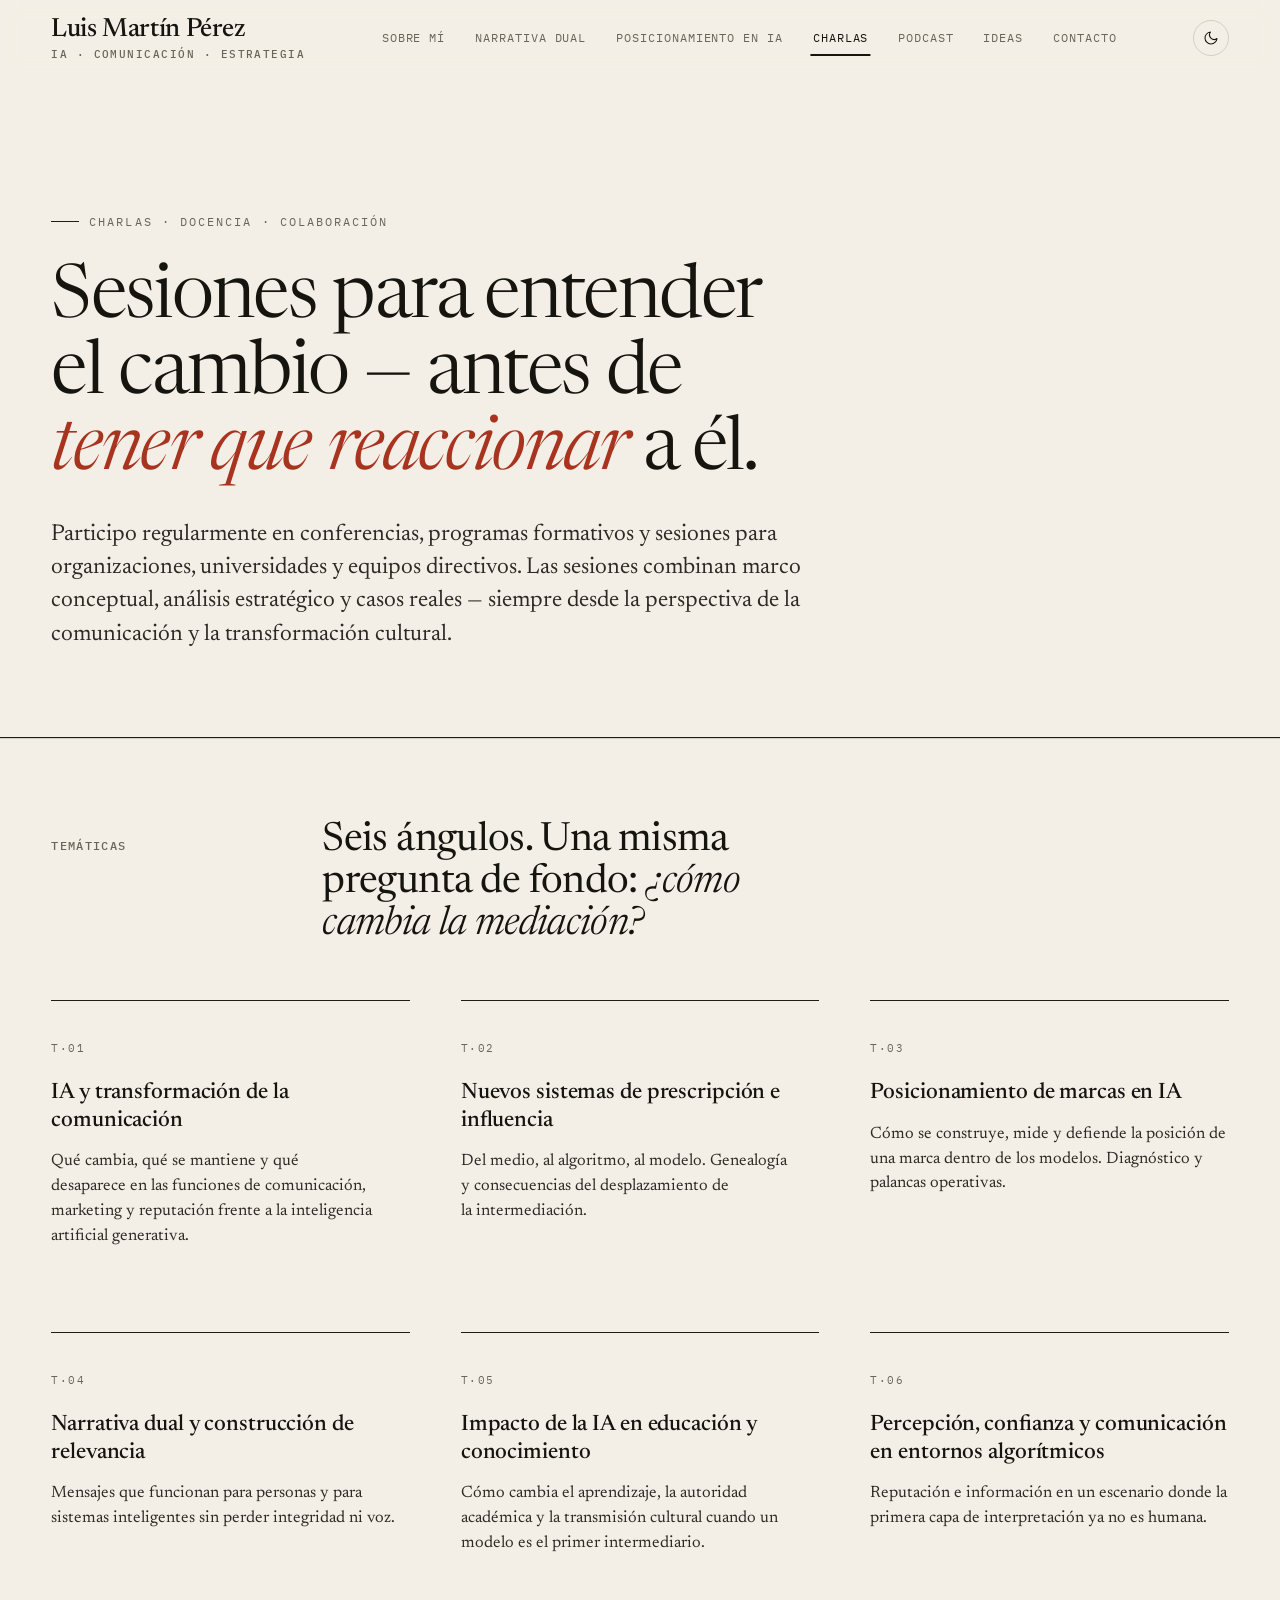
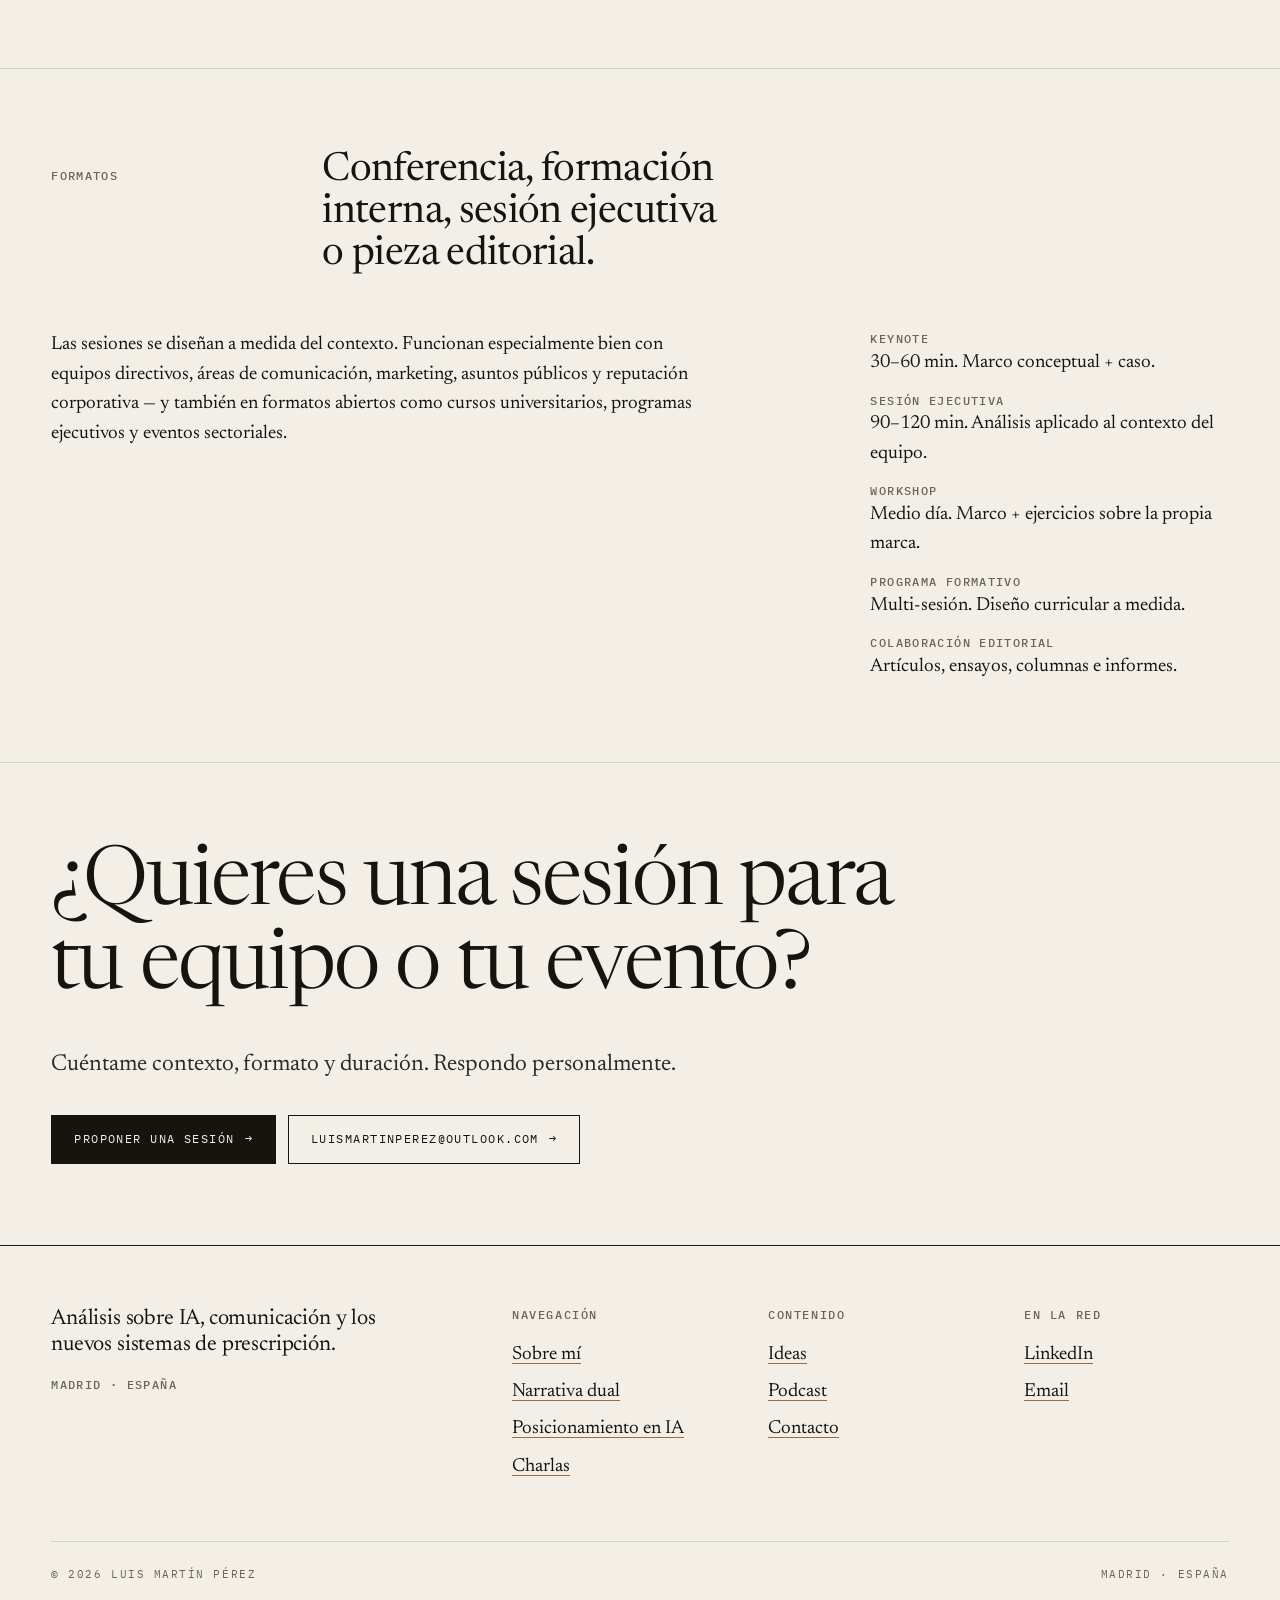
==== charlas.html @ a197d99d "Primera versión" ====
<!doctype html>
<html lang="es" data-theme="light" data-accent="ochre" data-direction="editorial" data-highlight="red">
<head>
  <meta charset="utf-8" />
  <meta name="viewport" content="width=device-width, initial-scale=1" />
  <link rel="icon" type="image/svg+xml" href="/favicon.svg" />
  <link rel="dns-prefetch" href="https://fonts.gstatic.com" />
  <meta name="twitter:card" content="summary_large_image" />
  <meta name="twitter:title" content="Charlas, docencia y colaboración — Luis Martín Pérez" />
  <meta name="twitter:description" content="Conferencias y formaciones sobre IA, comunicación, posicionamiento de marcas y nuevos sistemas de prescripción." />
  <title>Charlas, docencia y colaboración — Luis Martín Pérez · Inteligencia artificial y comunicación</title>
  <meta name="description" content="Conferencias, programas formativos y sesiones sobre inteligencia artificial, comunicación, posicionamiento de marcas en IA, narrativa dual y nuevos sistemas de prescripción algorítmica." />
  <meta name="author" content="Luis Martín Pérez" />
  <meta name="theme-color" content="#f3efe6" />
  <link rel="canonical" href="https://luismartinperez.com/charlas" />

  <meta property="og:type" content="website" />
  <meta property="og:title" content="Charlas, docencia y colaboración — Luis Martín Pérez" />
  <meta property="og:description" content="Conferencias y formaciones sobre IA, comunicación, posicionamiento de marcas y nuevos sistemas de prescripción." />
  <meta property="og:locale" content="es_ES" />
  <meta property="og:image" content="https://luismartinperez.com/assets/luis-portada.jpg" />
  <meta property="og:image:width" content="1248" />
  <meta property="og:image:height" content="832" />
  <meta property="og:image:alt" content="Luis Martín Pérez en una conferencia sobre inteligencia artificial y comunicación." />
  <meta name="twitter:image" content="https://luismartinperez.com/assets/luis-portada.jpg" />
  <meta name="robots" content="index, follow" />

  <link rel="preconnect" href="https://fonts.googleapis.com" />
  <link rel="preconnect" href="https://fonts.gstatic.com" crossorigin />
  <link href="https://fonts.googleapis.com/css2?family=Newsreader:ital,opsz,wght@0,6..72,300..700;1,6..72,300..600&family=IBM+Plex+Mono:wght@400;500&display=swap" rel="stylesheet" />
  <link rel="stylesheet" href="styles.css" />
  <link rel="stylesheet" href="tweaks.css" />
  <script src="site.js" defer></script>
  <script src="tweaks.js" defer></script>
</head>
<body>

  <header class="site-header">
    <div class="wrap bar">
      <a class="brand" href="index.html">Luis Martín Pérez<small>IA · Comunicación · Estrategia</small></a>
      <nav class="nav" aria-label="Principal">
        <a href="sobre-mi.html">Sobre mí</a>
        <a href="narrativa-dual.html">Narrativa dual</a>
        <a href="posicionamiento-ia.html">Posicionamiento en IA</a>
        <a href="charlas.html">Charlas</a>
        <a href="podcast.html">Podcast</a>
        <a href="ideas.html">Ideas</a>
        <a href="contacto.html">Contacto</a>
      </nav>
      <div style="display:flex;gap:10px;align-items:center;justify-self:end">
        <button class="mobile-toggle" aria-label="Abrir menú">Menú</button>
        <button class="theme-toggle" aria-label="Cambiar modo"></button>
      </div>
    </div>
  </header>

  <main>
    <section class="page-head">
      <div class="wrap">
        <span class="eyebrow reveal">Charlas · Docencia · Colaboración</span>
        <h1 class="reveal" style="--rev-delay:80ms">
          Sesiones para entender el cambio — antes de <em>tener que reaccionar</em> a él.
        </h1>
        <p class="deck reveal" style="--rev-delay:160ms">
          Participo regularmente en conferencias, programas formativos y sesiones para organizaciones,
          universidades y equipos directivos. Las sesiones combinan marco conceptual, análisis estratégico
          y casos reales — siempre desde la perspectiva de la comunicación y la transformación cultural.
        </p>
      </div>
    </section>

    <section>
      <div class="wrap">
        <div class="s-head reveal">
          <div class="label"><span class="mono">Temáticas</span></div>
          <h2>Seis ángulos. Una misma pregunta de fondo: <em>¿cómo cambia la mediación?</em></h2>
        </div>

        <div class="talks-grid">
          <article class="talk reveal">
            <span class="n">T·01</span>
            <h3>IA y transformación de la comunicación</h3>
            <p>Qué cambia, qué se mantiene y qué desaparece en las funciones de comunicación, marketing y reputación frente a la inteligencia artificial generativa.</p>
          </article>
          <article class="talk reveal" style="--rev-delay:60ms">
            <span class="n">T·02</span>
            <h3>Nuevos sistemas de prescripción e influencia</h3>
            <p>Del medio, al algoritmo, al modelo. Genealogía y consecuencias del desplazamiento de la intermediación.</p>
          </article>
          <article class="talk reveal" style="--rev-delay:120ms">
            <span class="n">T·03</span>
            <h3>Posicionamiento de marcas en IA</h3>
            <p>Cómo se construye, mide y defiende la posición de una marca dentro de los modelos. Diagnóstico y palancas operativas.</p>
          </article>
          <article class="talk reveal" style="--rev-delay:180ms">
            <span class="n">T·04</span>
            <h3>Narrativa dual y construcción de relevancia</h3>
            <p>Mensajes que funcionan para personas y para sistemas inteligentes sin perder integridad ni voz.</p>
          </article>
          <article class="talk reveal" style="--rev-delay:240ms">
            <span class="n">T·05</span>
            <h3>Impacto de la IA en educación y conocimiento</h3>
            <p>Cómo cambia el aprendizaje, la autoridad académica y la transmisión cultural cuando un modelo es el primer intermediario.</p>
          </article>
          <article class="talk reveal" style="--rev-delay:300ms">
            <span class="n">T·06</span>
            <h3>Percepción, confianza y comunicación en entornos algorítmicos</h3>
            <p>Reputación e información en un escenario donde la primera capa de interpretación ya no es humana.</p>
          </article>
        </div>
      </div>
    </section>

    <section>
      <div class="wrap">
        <div class="s-head reveal">
          <div class="label"><span class="mono">Formatos</span></div>
          <h2>Conferencia, formación interna, sesión ejecutiva o pieza editorial.</h2>
        </div>
        <div class="row row-2">
          <div class="col-text reveal">
            <p>
              Las sesiones se diseñan a medida del contexto. Funcionan especialmente bien con
              equipos directivos, áreas de comunicación, marketing, asuntos públicos y reputación
              corporativa — y también en formatos abiertos como cursos universitarios, programas
              ejecutivos y eventos sectoriales.
            </p>
          </div>
          <aside class="col-aside reveal" style="--rev-delay:100ms">
            <ul style="list-style:none;padding:0;margin:0;display:flex;flex-direction:column;gap:14px">
              <li><span class="mono" style="display:block">Keynote</span><span>30–60 min. Marco conceptual + caso.</span></li>
              <li><span class="mono" style="display:block">Sesión ejecutiva</span><span>90–120 min. Análisis aplicado al contexto del equipo.</span></li>
              <li><span class="mono" style="display:block">Workshop</span><span>Medio día. Marco + ejercicios sobre la propia marca.</span></li>
              <li><span class="mono" style="display:block">Programa formativo</span><span>Multi-sesión. Diseño curricular a medida.</span></li>
              <li><span class="mono" style="display:block">Colaboración editorial</span><span>Artículos, ensayos, columnas e informes.</span></li>
            </ul>
          </aside>
        </div>
      </div>
    </section>

    <section class="closing">
      <div class="wrap">
        <h2 class="reveal">¿Quieres una sesión para tu equipo o tu evento?</h2>
        <p class="reveal">Cuéntame contexto, formato y duración. Respondo personalmente.</p>
        <div class="reveal" style="margin-top:32px;display:flex;gap:12px;flex-wrap:wrap">
          <a class="btn primary" href="contacto.html">Proponer una sesión <span class="arrow">→</span></a>
          <a class="btn" href="mailto:luismartinperez@outlook.com">luismartinperez@outlook.com <span class="arrow">→</span></a>
        </div>
      </div>
    </section>
  </main>

  <footer class="site-footer">
    <div class="wrap">
      <div class="grid">
        <div>
          <p class="sig">Análisis sobre IA, comunicación y los nuevos sistemas de prescripción.</p>
          <p class="mono" style="margin-top:8px">Madrid · España</p>
        </div>
        <div><h4>Navegación</h4><ul>
          <li><a href="sobre-mi.html">Sobre mí</a></li>
          <li><a href="narrativa-dual.html">Narrativa dual</a></li>
          <li><a href="posicionamiento-ia.html">Posicionamiento en IA</a></li>
          <li><a href="charlas.html">Charlas</a></li>
        </ul></div>
        <div><h4>Contenido</h4><ul>
          <li><a href="ideas.html">Ideas</a></li>
          <li><a href="podcast.html">Podcast</a></li>
          <li><a href="contacto.html">Contacto</a></li>
        </ul></div>
        <div><h4>En la red</h4><ul>
          <li><a href="https://www.linkedin.com/in/luismartinperez" rel="me">LinkedIn</a></li>
          <li><a href="mailto:luismartinperez@outlook.com">Email</a></li>
        </ul></div>
      </div>
      <div class="legal">
        <span>© 2026 Luis Martín Pérez</span>
        <span>Madrid · España</span>
      </div>
    </div>
  </footer>
</body>
</html>
---- styles.css ----
/* ---------------------------------------------------------------------------
   Luis Martín Pérez — sistema editorial
   Tono: ensayo / observatorio. Tipografía como protagonista, mucho aire,
   reglas hairline, etiquetas en mono. Soporta variantes (direction) + dark.
   --------------------------------------------------------------------------- */

:root {
  /* Color tokens — luz */
  --paper:      #f3efe6;          /* fondo papel cálido */
  --paper-2:    #ebe6d9;          /* hueco más cálido */
  --ink:        #15140f;          /* tinta principal */
  --ink-2:      #2b2a24;          /* tinta secundaria */
  --muted:      #6a655a;          /* texto menor */
  --rule:       #1d1c17;          /* reglas/divisores */
  --rule-soft:  rgba(21,20,15,.15);

  --accent:     #a06a3a;          /* acento ocre por defecto (UI / links / hover) */
  --accent-ink: #15140f;

  --highlight:  #a8331f;          /* destacado tipográfico (em en titulares) */
  --highlight-soft: rgba(168,51,31,.18);

  /* Tipografía */
  --serif:  "Newsreader", "Source Serif 4", Georgia, "Times New Roman", serif;
  --sans:   "Inter Tight", system-ui, -apple-system, "Segoe UI", Helvetica, Arial, sans-serif;
  --mono:   "IBM Plex Mono", ui-monospace, "SFMono-Regular", Menlo, monospace;

  /* Escala */
  --fs-mono:    11.5px;
  --fs-body:    19px;
  --fs-lede:    23px;
  --fs-h3:      24px;
  --fs-h2:      40px;
  --fs-h1:      clamp(40px, 6.4vw, 96px);
  --fs-display: clamp(56px, 9vw, 132px);

  /* Layout */
  --max:        1320px;
  --col:        66ch;
  --gutter:     clamp(20px, 4vw, 56px);

  --t-fast:     180ms;
  --t-med:      420ms;
  --ease:       cubic-bezier(.2,.7,.2,1);
}

[data-theme="dark"] {
  --paper:      #131210;
  --paper-2:    #1c1a17;
  --ink:        #ece6d6;
  --ink-2:      #c8c2b3;
  --muted:      #8a8275;
  --rule:       #ece6d6;
  --rule-soft:  rgba(236,230,214,.18);
  --accent:     #d39a64;
  --accent-ink: #ece6d6;
  --highlight:  #e07a5a;
  --highlight-soft: rgba(224,122,90,.22);
}

/* Variantes del destacado tipográfico (data-highlight) */
[data-highlight="red"]   { --highlight: #a8331f; --highlight-soft: rgba(168,51,31,.18); }
[data-highlight="blue"]  { --highlight: #2a4a78; --highlight-soft: rgba(42,74,120,.18); }
[data-highlight="plum"]  { --highlight: #6b2447; --highlight-soft: rgba(107,36,71,.18); }
[data-highlight="forest"]{ --highlight: #2f5a3c; --highlight-soft: rgba(47,90,60,.18); }
[data-theme="dark"][data-highlight="red"]   { --highlight: #e07a5a; --highlight-soft: rgba(224,122,90,.22); }
[data-theme="dark"][data-highlight="blue"]  { --highlight: #7aa3d4; --highlight-soft: rgba(122,163,212,.22); }
[data-theme="dark"][data-highlight="plum"]  { --highlight: #c98ca8; --highlight-soft: rgba(201,140,168,.22); }
[data-theme="dark"][data-highlight="forest"]{ --highlight: #8eb89b; --highlight-soft: rgba(142,184,155,.22); }

/* Variantes de acento (aplicadas por data-accent) */
[data-accent="rust"]  { --accent: #b04a2c; }
[data-accent="ink"]   { --accent: var(--ink); }
[data-accent="sage"]  { --accent: #6c7e5e; }
[data-accent="ochre"] { --accent: #a06a3a; }
[data-theme="dark"][data-accent="rust"]  { --accent: #d96a48; }
[data-theme="dark"][data-accent="sage"]  { --accent: #98a98a; }
[data-theme="dark"][data-accent="ink"]   { --accent: var(--ink); }

/* Variantes de dirección visual (data-direction) */
[data-direction="brutalist"] {
  --paper: #efebe0;
  --serif: "Newsreader", Georgia, serif;
}
[data-direction="brutalist"][data-theme="dark"] {
  --paper: #0e0d0b;
}
[data-direction="gallery"] {
  --paper: #faf8f2;
  --rule-soft: rgba(21,20,15,.08);
}
[data-direction="gallery"][data-theme="dark"] {
  --paper: #0c0b0a;
}

/* --------------------------------------------------------------------------- */
*, *::before, *::after { box-sizing: border-box; }

html { -webkit-font-smoothing: antialiased; -moz-osx-font-smoothing: grayscale; scroll-behavior: smooth; }
@media (prefers-reduced-motion: reduce) { html { scroll-behavior: auto; } }

body {
  margin: 0;
  background: var(--paper);
  color: var(--ink);
  font-family: var(--serif);
  font-size: var(--fs-body);
  font-weight: 400;
  line-height: 1.55;
  font-feature-settings: "kern", "liga", "calt", "onum";
  text-rendering: optimizeLegibility;
  transition: background var(--t-med) var(--ease), color var(--t-med) var(--ease);
}

::selection { background: var(--accent); color: var(--paper); }

a {
  color: inherit;
  text-decoration: none;
  background-image: linear-gradient(to top, var(--accent), var(--accent));
  background-position: 0 100%;
  background-repeat: no-repeat;
  background-size: 100% 1px;
  transition: background-size var(--t-fast) var(--ease), color var(--t-fast) var(--ease);
}
a:hover { background-size: 100% 2px; color: var(--accent); }
a.bare { background-image: none; }
a.bare:hover { color: var(--accent); }

img { max-width: 100%; display: block; }
hr  { border: 0; border-top: 1px solid var(--rule); margin: 0; }

p { margin: 0 0 1em; text-wrap: pretty; }

.mono {
  font-family: var(--mono);
  font-size: var(--fs-mono);
  letter-spacing: .12em;
  text-transform: uppercase;
  color: var(--muted);
  font-weight: 500;
}

.serif-display {
  font-family: var(--serif);
  font-weight: 300;
  font-variation-settings: "opsz" 60;
  letter-spacing: -.018em;
  line-height: .98;
}

.eyebrow {
  font-family: var(--mono);
  font-size: var(--fs-mono);
  letter-spacing: .18em;
  text-transform: uppercase;
  color: var(--muted);
  display: inline-flex;
  align-items: center;
  gap: 10px;
}
.eyebrow::before {
  content: "";
  width: 28px;
  height: 1px;
  background: var(--rule);
  display: inline-block;
}

/* --------------------------------------------------------------------------- */
/* Layout */

.wrap {
  max-width: var(--max);
  margin: 0 auto;
  padding: 0 var(--gutter);
}

.row { display: grid; gap: var(--gutter); }
.row-2 { grid-template-columns: repeat(12, 1fr); }
.col-text   { grid-column: 1 / span 8; max-width: var(--col); }
.col-aside  { grid-column: 9 / span 4; }
@media (max-width: 880px) {
  .col-text, .col-aside { grid-column: 1 / -1; }
}

section { padding: clamp(60px, 9vh, 120px) 0; position: relative; }
section + section { border-top: 1px solid var(--rule-soft); }

/* --------------------------------------------------------------------------- */
/* Header */

.site-header {
  position: sticky;
  top: 0;
  z-index: 40;
  background: color-mix(in oklab, var(--paper) 88%, transparent);
  backdrop-filter: saturate(140%) blur(8px);
  -webkit-backdrop-filter: saturate(140%) blur(8px);
  border-bottom: 1px solid transparent;
  transition: background var(--t-med) var(--ease), border-color var(--t-med) var(--ease), box-shadow var(--t-med) var(--ease);
}
.site-header[data-scrolled] {
  background: color-mix(in oklab, var(--paper) 96%, transparent);
  border-bottom-color: var(--rule-soft);
  box-shadow: 0 8px 28px rgba(0,0,0,.05), 0 1px 0 var(--rule-soft);
}
[data-theme="dark"] .site-header[data-scrolled] {
  box-shadow: 0 8px 28px rgba(0,0,0,.35), 0 1px 0 var(--rule-soft);
}

/* Scroll progress — barra superior fina (estilo Apple/observatorio) */
.scroll-progress {
  position: absolute;
  top: 0; left: 0; right: 0;
  height: 1.5px;
  background: linear-gradient(90deg, var(--accent), var(--highlight));
  transform-origin: 0 50%;
  transform: scaleX(0);
  transition: transform 90ms linear, opacity var(--t-fast) var(--ease);
  pointer-events: none;
  z-index: 2;
  opacity: 0;
}
.site-header[data-scrolled] .scroll-progress { opacity: 1; }
.site-header .bar {
  display: grid;
  grid-template-columns: auto 1fr auto;
  align-items: center;
  gap: 24px;
  height: 76px;
}
.brand {
  font-family: var(--serif);
  font-weight: 500;
  font-variation-settings: "opsz" 36;
  font-size: 26px;
  letter-spacing: -.015em;
  line-height: 1;
  background-image: none;
}
.brand small {
  display: block;
  font-family: var(--mono);
  font-size: 10.5px;
  letter-spacing: .14em;
  text-transform: uppercase;
  color: var(--muted);
  font-weight: 500;
  margin-top: 6px;
}
.nav {
  display: flex;
  justify-content: center;
  gap: clamp(14px, 2vw, 28px);
  font-family: var(--mono);
  font-size: 12px;
  letter-spacing: .08em;
  text-transform: uppercase;
  position: relative;
}
.nav a {
  background-image: none;
  color: var(--muted);
  transition: color var(--t-fast) var(--ease);
  padding: 6px 2px;
  position: relative;
}
.nav a:hover, .nav a[aria-current="page"] { color: var(--ink); }

/* Sliding magnetic indicator (estilo Apple) — sustituye al underline por-item */
.nav-indicator {
  position: absolute;
  bottom: -2px;
  left: 0;
  width: 0;
  height: 1.5px;
  background: var(--ink);
  transform: translateX(0);
  transition:
    transform .45s cubic-bezier(.22,.61,.36,1),
    width .45s cubic-bezier(.22,.61,.36,1),
    opacity .25s var(--ease),
    background-color var(--t-fast) var(--ease);
  pointer-events: none;
  opacity: 0;
  will-change: transform, width;
}
.nav.is-hover .nav-indicator { background: var(--accent); }
@media (max-width: 780px) { .nav-indicator { display: none; } }
.theme-toggle {
  width: 36px; height: 36px;
  border: 1px solid var(--rule-soft);
  border-radius: 999px;
  background: transparent;
  color: var(--ink);
  display: inline-flex;
  align-items: center;
  justify-content: center;
  cursor: pointer;
  transition: background var(--t-fast) var(--ease), border-color var(--t-fast) var(--ease);
}
.theme-toggle:hover { background: var(--paper-2); border-color: var(--rule); }
.theme-toggle svg { width: 16px; height: 16px; }

.mobile-toggle {
  display: none;
  background: transparent;
  border: 0;
  color: var(--ink);
  font-family: var(--mono);
  font-size: 12px;
  letter-spacing: .12em;
  text-transform: uppercase;
  cursor: pointer;
}
@media (max-width: 780px) {
  .nav { display: none; }
  .mobile-toggle { display: inline-block; }
  .site-header.open .nav {
    display: flex;
    flex-direction: column;
    position: absolute;
    top: 76px;
    left: 0; right: 0;
    background: var(--paper);
    border-bottom: 1px solid var(--rule-soft);
    padding: 18px var(--gutter) 24px;
    gap: 16px;
    align-items: flex-start;
  }
}

/* --------------------------------------------------------------------------- */
/* Hero */

.hero {
  padding: clamp(90px, 14vh, 170px) 0 clamp(60px, 9vh, 110px);
  position: relative;
  overflow: hidden;
}
.hero .wrap { position: relative; }
.hero .eyebrow { margin-bottom: 36px; }
.hero h1 {
  font-family: var(--serif);
  font-weight: 350;
  font-variation-settings: "opsz" 72;
  font-size: clamp(31px, 4.25vw, 65px);
  line-height: 1.06;
  letter-spacing: -.02em;
  margin: 0 0 32px;
  max-width: 16ch;
  text-wrap: balance;
}
.hero h1 em {
  font-style: italic;
  font-weight: 350;
  color: var(--highlight);
}
.hero .lede {
  font-size: var(--fs-lede);
  line-height: 1.45;
  color: var(--ink-2);
  max-width: 48ch;
  font-weight: 380;
}
.hero .cta-row {
  display: flex;
  gap: 14px;
  margin-top: 40px;
  flex-wrap: wrap;
}

/* Reserve right column for the mediation SVG so titulares no se solapan */
@media (min-width: 980px) {
  .hero h1, .hero .lede, .hero .eyebrow, .hero .cta-row { max-width: min(58%, 680px); }
  .hero h1 { max-width: min(58%, 620px); }
}

.btn {
  display: inline-flex;
  align-items: center;
  gap: 10px;
  padding: 14px 22px;
  font-family: var(--mono);
  font-size: 12px;
  letter-spacing: .12em;
  text-transform: uppercase;
  border: 1px solid var(--ink);
  background: transparent;
  color: var(--ink);
  background-image: none;
  cursor: pointer;
  transition: background var(--t-fast) var(--ease), color var(--t-fast) var(--ease), border-color var(--t-fast) var(--ease);
}
.btn .arrow { transition: transform var(--t-fast) var(--ease); }
.btn:hover { background: var(--ink); color: var(--paper); border-color: var(--ink); }
.btn:hover .arrow { transform: translateX(3px); }
.btn.primary { background: var(--ink); color: var(--paper); }
.btn.primary:hover { background: var(--accent); border-color: var(--accent); color: var(--paper); }
.btn.ghost { border-color: var(--rule-soft); color: var(--muted); }
.btn.ghost:hover { color: var(--ink); border-color: var(--ink); background: transparent; }

/* --------------------------------------------------------------------------- */
/* Mediation visual — SVG layer */
.mediation {
  position: absolute;
  right: calc(-1 * var(--gutter));
  top: 4%;
  width: clamp(280px, 32vw, 440px);
  height: clamp(280px, 32vw, 440px);
  pointer-events: none;
  opacity: .78;
}
.mediation svg { width: 100%; height: 100%; overflow: visible; }
@media (max-width: 980px) {
  .mediation {
    position: relative;
    right: auto; top: auto;
    width: 100%;
    height: 320px;
    margin-top: 48px;
    opacity: .65;
  }
}

/* Stroke colors via currentColor */
.mediation .node-dot { fill: var(--ink); }
.mediation .node-label { font-family: var(--mono); font-size: 10px; fill: var(--muted); letter-spacing: .12em; text-transform: uppercase; }
.mediation .link { stroke: var(--ink); stroke-width: .6; fill: none; opacity: .35; }
.mediation .link.active { stroke: var(--accent); opacity: .9; }
.mediation .layer { fill: none; stroke: var(--ink); stroke-width: 1; }
.mediation .layer-label { font-family: var(--mono); font-size: 10.5px; fill: var(--ink); letter-spacing: .14em; text-transform: uppercase; }

/* --------------------------------------------------------------------------- */
/* Section header */
.s-head {
  display: grid;
  grid-template-columns: 220px 1fr;
  gap: var(--gutter);
  align-items: baseline;
  margin-bottom: clamp(40px, 6vh, 72px);
}
.s-head .label { padding-top: 8px; }
.s-head h2 {
  font-family: var(--serif);
  font-weight: 400;
  font-variation-settings: "opsz" 48;
  font-size: var(--fs-h2);
  line-height: 1.05;
  letter-spacing: -.016em;
  margin: 0;
  max-width: 22ch;
  text-wrap: balance;
}
.s-head h2 em { font-style: italic; font-weight: 350; }
@media (max-width: 720px) {
  .s-head { grid-template-columns: 1fr; gap: 18px; }
  .s-head h2 { font-size: 32px; }
}

/* --------------------------------------------------------------------------- */
/* Pull quote / Wittgenstein */
.pullquote {
  border-top: 1px solid var(--rule);
  border-bottom: 1px solid var(--rule);
  padding: clamp(48px, 7vh, 88px) 0;
  margin: clamp(48px, 7vh, 80px) 0;
  text-align: left;
}
.pullquote blockquote em { font-style: italic; color: var(--highlight); }
.pullquote blockquote {
  font-family: var(--serif);
  font-style: italic;
  font-weight: 350;
  font-variation-settings: "opsz" 60;
  font-size: clamp(28px, 4vw, 56px);
  line-height: 1.12;
  letter-spacing: -.012em;
  margin: 0;
  max-width: 22ch;
  text-wrap: balance;
}
.pullquote cite {
  display: block;
  margin-top: 28px;
  font-style: normal;
  font-family: var(--mono);
  font-size: var(--fs-mono);
  letter-spacing: .14em;
  text-transform: uppercase;
  color: var(--muted);
}

/* --------------------------------------------------------------------------- */
/* Líneas de trabajo / grid of concepts */
.lines-grid {
  display: grid;
  grid-template-columns: repeat(2, 1fr);
  gap: 0;
  border-top: 1px solid var(--rule);
}
.lines-grid .item {
  padding: 44px 36px 44px 0;
  border-bottom: 1px solid var(--rule-soft);
  position: relative;
  display: grid;
  grid-template-columns: 56px 1fr;
  gap: 18px;
  align-items: start;
}
.lines-grid .item:nth-child(2n) {
  padding-left: 36px;
  padding-right: 0;
  border-left: 1px solid var(--rule-soft);
}
.lines-grid .item .num {
  font-family: var(--mono);
  font-size: 12px;
  letter-spacing: .14em;
  color: var(--muted);
  padding-top: 4px;
}
.lines-grid .item h3 {
  font-family: var(--serif);
  font-weight: 500;
  font-variation-settings: "opsz" 36;
  font-size: var(--fs-h3);
  line-height: 1.2;
  margin: 0 0 12px;
  letter-spacing: -.008em;
}
.lines-grid .item p {
  margin: 0;
  color: var(--ink-2);
  font-size: 17.5px;
  line-height: 1.5;
  max-width: 42ch;
}
@media (max-width: 780px) {
  .lines-grid { grid-template-columns: 1fr; }
  .lines-grid .item, .lines-grid .item:nth-child(2n) {
    padding: 28px 0;
    border-left: 0;
  }
}

/* --------------------------------------------------------------------------- */
/* Podcast block */
.podcast-feature {
  display: grid;
  grid-template-columns: 1.1fr 1fr;
  gap: var(--gutter);
  align-items: stretch;
}
.podcast-cover {
  aspect-ratio: 1;
  background: var(--ink);
  color: var(--paper);
  padding: 40px;
  display: flex;
  flex-direction: column;
  justify-content: space-between;
  position: relative;
  overflow: hidden;
}
.podcast-cover::before {
  content: "";
  position: absolute;
  inset: 0;
  background:
    radial-gradient(circle at 20% 80%, var(--accent) 0, transparent 38%),
    radial-gradient(circle at 80% 20%, color-mix(in oklab, var(--accent) 60%, var(--ink)) 0, transparent 40%);
  opacity: .55;
}
.podcast-cover > * { position: relative; z-index: 1; }
.podcast-cover .tag {
  font-family: var(--mono);
  font-size: 11px;
  letter-spacing: .18em;
  text-transform: uppercase;
  opacity: .8;
}
.podcast-cover h3 {
  font-family: var(--serif);
  font-weight: 400;
  font-variation-settings: "opsz" 60;
  font-size: clamp(36px, 4.5vw, 60px);
  letter-spacing: -.015em;
  line-height: 1;
  margin: 0;
  text-wrap: balance;
}
.podcast-cover h3 em { font-style: italic; }
.podcast-cover .meta {
  font-family: var(--mono);
  font-size: 11px;
  letter-spacing: .14em;
  text-transform: uppercase;
  opacity: .75;
}

.episodes { display: flex; flex-direction: column; }
.ep {
  display: grid;
  grid-template-columns: 48px 1fr auto;
  gap: 20px;
  align-items: center;
  padding: 22px 0;
  border-bottom: 1px solid var(--rule-soft);
  cursor: pointer;
  transition: padding var(--t-fast) var(--ease);
}
.ep:first-child { padding-top: 0; }
.ep:last-child { border-bottom: 0; }
.ep:hover { padding-left: 8px; }
.ep .n { font-family: var(--mono); font-size: 12px; color: var(--muted); letter-spacing: .12em; }
.ep .title {
  font-family: var(--serif);
  font-weight: 500;
  font-size: 19px;
  line-height: 1.3;
  letter-spacing: -.005em;
}
.ep .dur { font-family: var(--mono); font-size: 11px; color: var(--muted); letter-spacing: .12em; text-transform: uppercase; }

@media (max-width: 820px) {
  .podcast-feature { grid-template-columns: 1fr; }
}

/* Spotify embed framing — editorial chrome around the player */
.spotify-frame {
  position: relative;
  padding: 14px;
  background: var(--paper-2);
  border: 1px solid var(--rule-soft);
}
.spotify-frame::before {
  content: "Spotify · embed";
  position: absolute;
  top: -10px;
  left: 14px;
  background: var(--paper);
  padding: 0 8px;
  font-family: var(--mono);
  font-size: 10px;
  letter-spacing: .16em;
  text-transform: uppercase;
  color: var(--muted);
}
.spotify-frame iframe {
  display: block;
  border-radius: 8px;
  border: 0;
  width: 100%;
}
.spotify-frame--tall iframe { min-height: 600px; }
[data-direction="brutalist"] .spotify-frame { border-color: var(--ink); border-width: 2px; }
[data-direction="manuscript"] .spotify-frame { background: transparent; }

/* --------------------------------------------------------------------------- */
/* Cierre / closing */
.closing h2 {
  font-family: var(--serif);
  font-weight: 350;
  font-variation-settings: "opsz" 72;
  font-size: var(--fs-h1);
  line-height: 1.02;
  letter-spacing: -.022em;
  margin: 0 0 36px;
  max-width: 18ch;
  text-wrap: balance;
}
.closing h2 em { font-style: italic; color: var(--highlight); }
.closing p { font-size: var(--fs-lede); color: var(--ink-2); max-width: 58ch; }

/* --------------------------------------------------------------------------- */
/* Footer */
.site-footer {
  border-top: 1px solid var(--rule);
  padding: 60px 0 40px;
  margin-top: 0;
}
.site-footer .grid {
  display: grid;
  grid-template-columns: 2fr 1fr 1fr 1fr;
  gap: var(--gutter);
}
.site-footer h4 {
  font-family: var(--mono);
  font-size: var(--fs-mono);
  letter-spacing: .14em;
  text-transform: uppercase;
  color: var(--muted);
  font-weight: 500;
  margin: 0 0 16px;
}
.site-footer ul { list-style: none; padding: 0; margin: 0; display: flex; flex-direction: column; gap: 8px; }
.site-footer .sig {
  font-family: var(--serif);
  font-weight: 400;
  font-size: 22px;
  letter-spacing: -.008em;
  line-height: 1.2;
  max-width: 28ch;
  margin-bottom: 18px;
}
.site-footer .legal {
  margin-top: 60px;
  padding-top: 24px;
  border-top: 1px solid var(--rule-soft);
  display: flex;
  justify-content: space-between;
  font-family: var(--mono);
  font-size: 11px;
  letter-spacing: .14em;
  text-transform: uppercase;
  color: var(--muted);
}
@media (max-width: 780px) {
  .site-footer .grid { grid-template-columns: 1fr 1fr; }
  .site-footer .sig { grid-column: 1 / -1; }
  .site-footer .legal { flex-direction: column; gap: 10px; }
}

/* --------------------------------------------------------------------------- */
/* Animations — reveal on scroll */
.reveal {
  opacity: 0;
  transform: translateY(14px);
  transition: opacity 700ms var(--ease), transform 700ms var(--ease);
  transition-delay: var(--rev-delay, 0ms);
}
.reveal.in { opacity: 1; transform: translateY(0); }
@media (prefers-reduced-motion: reduce) {
  .reveal { opacity: 1; transform: none; transition: none; }
}

/* --------------------------------------------------------------------------- */
/* Page header for non-home pages */
.page-head {
  padding: clamp(80px, 14vh, 160px) 0 clamp(40px, 7vh, 80px);
  border-bottom: 1px solid var(--rule);
}
.page-head .eyebrow { margin-bottom: 32px; }
.page-head h1 {
  font-family: var(--serif);
  font-weight: 350;
  font-variation-settings: "opsz" 72;
  font-size: clamp(40px, 5.8vw, 84px);
  line-height: 1.02;
  letter-spacing: -.022em;
  margin: 0 0 28px;
  max-width: 20ch;
  text-wrap: balance;
}
.page-head h1 em { font-style: italic; color: var(--highlight); }
.page-head .deck {
  font-size: var(--fs-lede);
  line-height: 1.45;
  color: var(--ink-2);
  max-width: 60ch;
}

/* --------------------------------------------------------------------------- */
/* Long-form essay / article body */
.essay {
  display: grid;
  grid-template-columns: 220px minmax(0, 66ch);
  gap: var(--gutter);
  padding: clamp(60px, 9vh, 110px) 0;
}
.essay .aside {
  font-family: var(--mono);
  font-size: var(--fs-mono);
  letter-spacing: .14em;
  text-transform: uppercase;
  color: var(--muted);
  padding-top: 12px;
}
.essay .aside .sticky { position: sticky; top: 100px; display: flex; flex-direction: column; gap: 14px; }
.essay .body > p:first-of-type::first-letter {
  font-family: var(--serif);
  font-weight: 400;
  font-size: 4.6em;
  line-height: .82;
  float: left;
  padding: 6px 12px 0 0;
  color: var(--highlight);
  font-variation-settings: "opsz" 72;
}
.essay .body em { color: var(--highlight); font-style: italic; }
.essay .body p { font-size: var(--fs-body); line-height: 1.62; margin: 0 0 1.1em; }
.essay .body h2 {
  font-family: var(--serif);
  font-weight: 500;
  font-variation-settings: "opsz" 36;
  font-size: 28px;
  margin: 64px 0 18px;
  letter-spacing: -.01em;
  line-height: 1.15;
}
.essay .body h3 {
  font-family: var(--mono);
  font-size: 12px;
  letter-spacing: .16em;
  text-transform: uppercase;
  color: var(--muted);
  margin: 40px 0 14px;
  font-weight: 500;
}
.essay .body blockquote {
  border-left: 2px solid var(--accent);
  margin: 28px 0;
  padding: 6px 0 6px 24px;
  font-style: italic;
  color: var(--ink-2);
  font-size: 21px;
  line-height: 1.4;
}
.essay .body ul {
  list-style: none;
  padding: 0;
  margin: 18px 0 28px;
}
.essay .body ul li {
  position: relative;
  padding-left: 22px;
  margin-bottom: 8px;
}
.essay .body ul li::before {
  content: "";
  position: absolute;
  left: 0; top: .8em;
  width: 10px; height: 1px;
  background: var(--accent);
}
@media (max-width: 880px) {
  .essay { grid-template-columns: 1fr; }
  .essay .aside .sticky { position: static; }
}

/* --------------------------------------------------------------------------- */
/* Topic chips / talks */
.chip-list {
  display: flex; flex-wrap: wrap; gap: 10px; margin-top: 32px;
}
.chip {
  font-family: var(--mono);
  font-size: 12px;
  letter-spacing: .1em;
  text-transform: uppercase;
  color: var(--ink);
  padding: 10px 16px;
  border: 1px solid var(--rule-soft);
  border-radius: 999px;
}

.talks-grid {
  display: grid;
  grid-template-columns: repeat(3, 1fr);
  gap: var(--gutter);
  margin-top: 32px;
}
.talk {
  padding: 32px 0;
  border-top: 1px solid var(--rule);
}
.talk .n { font-family: var(--mono); font-size: 11px; letter-spacing: .14em; color: var(--muted); text-transform: uppercase; }
.talk h3 {
  font-family: var(--serif);
  font-weight: 500;
  font-variation-settings: "opsz" 36;
  font-size: 22px;
  margin: 18px 0 14px;
  letter-spacing: -.005em;
  line-height: 1.25;
}
.talk p { font-size: 16.5px; line-height: 1.5; color: var(--ink-2); margin: 0; }
@media (max-width: 880px) { .talks-grid { grid-template-columns: 1fr; } }

/* --------------------------------------------------------------------------- */
/* Ideas index */
.ideas-list { border-top: 1px solid var(--rule); }
.idea {
  display: grid;
  grid-template-columns: 100px 1fr 200px auto;
  gap: var(--gutter);
  padding: 32px 0;
  border-bottom: 1px solid var(--rule-soft);
  align-items: baseline;
  transition: padding var(--t-fast) var(--ease);
}
.idea:hover { padding-left: 12px; }
.idea .date  { font-family: var(--mono); font-size: 11.5px; letter-spacing: .12em; color: var(--muted); text-transform: uppercase; }
.idea .title {
  font-family: var(--serif);
  font-weight: 500;
  font-variation-settings: "opsz" 36;
  font-size: 24px;
  line-height: 1.2;
  letter-spacing: -.01em;
  text-wrap: balance;
}
.idea .topic { font-family: var(--mono); font-size: 11px; letter-spacing: .14em; color: var(--muted); text-transform: uppercase; }
.idea .read  { font-family: var(--mono); font-size: 11px; color: var(--muted); letter-spacing: .12em; text-transform: uppercase; }
@media (max-width: 880px) {
  .idea { grid-template-columns: 1fr; gap: 8px; padding: 24px 0; }
  .idea .read { display: none; }
}

/* --------------------------------------------------------------------------- */
/* Bio (Sobre mí) */
.portrait-feature {
  margin: 0 0 clamp(60px, 9vh, 100px);
  position: relative;
}
.portrait-feature img {
  width: 100%;
  height: auto;
  aspect-ratio: 1248 / 832;
  object-fit: cover;
  display: block;
  border: 1px solid var(--rule-soft);
}
.portrait-feature figcaption {
  display: grid;
  grid-template-columns: auto 1fr;
  gap: 14px;
  margin-top: 14px;
  font-family: var(--mono);
  font-size: 11.5px;
  letter-spacing: .14em;
  text-transform: uppercase;
  color: var(--muted);
  align-items: baseline;
}
.portrait-feature figcaption::before {
  content: "Fig. 01";
  color: var(--ink);
  padding-right: 14px;
  border-right: 1px solid var(--rule-soft);
}

/* Home — About-me feature (photo + paragraph) */
.about-feature {
  display: grid;
  grid-template-columns: 1.2fr 1fr;
  gap: var(--gutter);
  align-items: center;
}
.about-feature .about-image {
  position: relative;
}
.about-feature .about-image img {
  width: 100%;
  height: auto;
  aspect-ratio: 1248 / 832;
  object-fit: cover;
  display: block;
  border: 1px solid var(--rule-soft);
}
.about-feature .about-text h2 {
  font-family: var(--serif);
  font-weight: 400;
  font-variation-settings: "opsz" 48;
  font-size: clamp(28px, 3.5vw, 44px);
  line-height: 1.08;
  letter-spacing: -.018em;
  margin: 16px 0 18px;
  text-wrap: balance;
}
.about-feature .about-text h2 em { font-style: italic; color: var(--highlight); }
.about-feature .about-text p { font-size: 18px; line-height: 1.55; color: var(--ink-2); max-width: 46ch; }
.about-feature .about-text .meta-row {
  display: flex; gap: 28px; flex-wrap: wrap;
  margin-top: 28px; padding-top: 24px;
  border-top: 1px solid var(--rule-soft);
}
.about-feature .about-text .meta-row > div { display: flex; flex-direction: column; gap: 4px; }
@media (max-width: 880px) {
  .about-feature { grid-template-columns: 1fr; }
}

.bio-grid {
  display: grid;
  grid-template-columns: 1fr 1.6fr;
  gap: var(--gutter);
  align-items: start;
}
.bio-photo {
  aspect-ratio: 4/5;
  background: var(--paper-2);
  position: relative;
  overflow: hidden;
  border: 1px solid var(--rule-soft);
}
.bio-photo .ph {
  position: absolute; inset: 0;
  display: flex; align-items: center; justify-content: center;
  font-family: var(--mono);
  font-size: 11px;
  letter-spacing: .14em;
  text-transform: uppercase;
  color: var(--muted);
  background:
    repeating-linear-gradient(135deg,
      transparent 0,
      transparent 18px,
      color-mix(in oklab, var(--ink) 4%, transparent) 18px,
      color-mix(in oklab, var(--ink) 4%, transparent) 19px);
}
.bio-photo .cap {
  position: absolute;
  bottom: 14px; left: 14px;
  font-family: var(--mono);
  font-size: 10.5px;
  letter-spacing: .14em;
  text-transform: uppercase;
  color: var(--muted);
}

.timeline { margin-top: 80px; border-top: 1px solid var(--rule); }
.tl-item {
  display: grid;
  grid-template-columns: 120px 1fr 1.6fr;
  gap: var(--gutter);
  padding: 32px 0;
  border-bottom: 1px solid var(--rule-soft);
  align-items: baseline;
}
.tl-item .yr { font-family: var(--mono); font-size: 12px; letter-spacing: .14em; color: var(--muted); text-transform: uppercase; }
.tl-item h3 {
  font-family: var(--serif);
  font-weight: 500;
  font-variation-settings: "opsz" 30;
  font-size: 20px;
  margin: 0;
  letter-spacing: -.005em;
}
.tl-item p { margin: 0; color: var(--ink-2); font-size: 16.5px; line-height: 1.5; }
@media (max-width: 880px) {
  .bio-grid { grid-template-columns: 1fr; }
  .tl-item { grid-template-columns: 1fr; gap: 6px; }
}

/* --------------------------------------------------------------------------- */
/* Contact */
.contact-grid {
  display: grid;
  grid-template-columns: 1fr 1fr;
  gap: var(--gutter);
  margin-top: 60px;
}
.contact-card {
  border: 1px solid var(--rule-soft);
  padding: 36px;
  display: flex;
  flex-direction: column;
  gap: 18px;
  transition: border-color var(--t-fast) var(--ease), background var(--t-fast) var(--ease);
}
.contact-card:hover { border-color: var(--ink); }
.contact-card .label { font-family: var(--mono); font-size: 11px; letter-spacing: .16em; text-transform: uppercase; color: var(--muted); }
.contact-card .val {
  font-family: var(--serif);
  font-weight: 400;
  font-variation-settings: "opsz" 36;
  font-size: 26px;
  letter-spacing: -.01em;
}
@media (max-width: 720px) { .contact-grid { grid-template-columns: 1fr; } }

/* --------------------------------------------------------------------------- */
/* Brutalist direction overrides */
[data-direction="brutalist"] .hero h1,
[data-direction="brutalist"] .page-head h1,
[data-direction="brutalist"] .closing h2 {
  font-weight: 400;
  letter-spacing: -.03em;
}
[data-direction="brutalist"] .hero h1 em,
[data-direction="brutalist"] .page-head h1 em,
[data-direction="brutalist"] .closing h2 em {
  font-style: normal;
  text-decoration: underline;
  text-decoration-thickness: 4px;
  text-underline-offset: 8px;
  color: var(--highlight);
}
[data-direction="brutalist"] section,
[data-direction="brutalist"] .page-head { border-color: var(--ink); }
[data-direction="brutalist"] section + section { border-top-color: var(--ink); }
[data-direction="brutalist"] .ideas-list,
[data-direction="brutalist"] .timeline,
[data-direction="brutalist"] .lines-grid { border-top-color: var(--ink); }
[data-direction="brutalist"] .btn { border-width: 2px; }
[data-direction="brutalist"] .lines-grid .item:nth-child(2n) { border-left-color: var(--ink); }

/* Gallery direction overrides — más aire, todo más fino */
[data-direction="gallery"] section { padding: clamp(100px, 14vh, 200px) 0; }
[data-direction="gallery"] .hero h1,
[data-direction="gallery"] .page-head h1,
[data-direction="gallery"] .closing h2 {
  font-weight: 300;
  letter-spacing: -.025em;
}
[data-direction="gallery"] .hero h1 em,
[data-direction="gallery"] .page-head h1 em,
[data-direction="gallery"] .closing h2 em {
  color: var(--highlight);
  font-style: italic;
  font-weight: 300;
}
[data-direction="gallery"] .s-head h2 { font-weight: 350; }

/* --------------------------------------------------------------------------- */
/* MANUSCRITO — mono protagonista, vibra de documento, hairline strict */
[data-direction="manuscript"] {
  --paper: #f1ece0;
}
[data-direction="manuscript"][data-theme="dark"] { --paper: #0f0e0c; }
[data-direction="manuscript"] body { font-family: var(--serif); }
[data-direction="manuscript"] .brand,
[data-direction="manuscript"] .hero h1,
[data-direction="manuscript"] .page-head h1,
[data-direction="manuscript"] .closing h2,
[data-direction="manuscript"] .s-head h2,
[data-direction="manuscript"] .lines-grid .item h3,
[data-direction="manuscript"] .talk h3,
[data-direction="manuscript"] .idea .title,
[data-direction="manuscript"] .tl-item h3,
[data-direction="manuscript"] .ep .title,
[data-direction="manuscript"] .podcast-cover h3,
[data-direction="manuscript"] .contact-card .val {
  font-family: var(--mono);
  font-weight: 500;
  letter-spacing: -.01em;
}
[data-direction="manuscript"] .hero h1,
[data-direction="manuscript"] .page-head h1,
[data-direction="manuscript"] .closing h2 {
  font-size: clamp(34px, 5vw, 72px);
  line-height: 1.05;
  text-transform: none;
  font-weight: 500;
}
[data-direction="manuscript"] .hero h1 em,
[data-direction="manuscript"] .page-head h1 em,
[data-direction="manuscript"] .closing h2 em {
  font-style: normal;
  color: var(--highlight);
  background: var(--highlight-soft);
  padding: 0 .15em;
}
[data-direction="manuscript"] .s-head h2 { font-size: 28px; font-weight: 500; }
[data-direction="manuscript"] .lines-grid .item h3,
[data-direction="manuscript"] .talk h3,
[data-direction="manuscript"] .idea .title,
[data-direction="manuscript"] .tl-item h3,
[data-direction="manuscript"] .ep .title { font-size: 16px; }
[data-direction="manuscript"] section { padding: clamp(50px, 7vh, 96px) 0; }
[data-direction="manuscript"] .essay .body em { background: var(--highlight-soft); padding: 0 .15em; }

/* --------------------------------------------------------------------------- */
/* REVISTA — display más bold, contraste, ritmo de magazine */
[data-direction="magazine"] {
  --paper: #f6f0e1;
  --rule: #15140f;
}
[data-direction="magazine"][data-theme="dark"] {
  --paper: #100f0c;
}
[data-direction="magazine"] .hero h1,
[data-direction="magazine"] .page-head h1,
[data-direction="magazine"] .closing h2 {
  font-weight: 600;
  font-variation-settings: "opsz" 72;
  letter-spacing: -.035em;
  line-height: .96;
}
[data-direction="magazine"] .hero h1 { font-size: clamp(56px, 9vw, 156px); }
[data-direction="magazine"] .page-head h1 { font-size: clamp(48px, 7vw, 112px); }
[data-direction="magazine"] .hero h1 em,
[data-direction="magazine"] .page-head h1 em,
[data-direction="magazine"] .closing h2 em {
  font-style: italic;
  font-weight: 500;
  color: var(--highlight);
}
[data-direction="magazine"] .s-head h2 {
  font-size: clamp(34px, 4vw, 56px);
  font-weight: 500;
  letter-spacing: -.022em;
}
[data-direction="magazine"] .pullquote blockquote {
  font-size: clamp(34px, 5vw, 72px);
  font-weight: 500;
  font-style: italic;
  letter-spacing: -.022em;
}
[data-direction="magazine"] .lines-grid .item h3,
[data-direction="magazine"] .talk h3 {
  font-weight: 600;
  font-size: 26px;
}
[data-direction="magazine"] .podcast-cover h3 { font-weight: 600; }
[data-direction="magazine"] .eyebrow,
[data-direction="magazine"] .mono { letter-spacing: .22em; }
[data-direction="magazine"] section + section { border-top-color: var(--rule); }
[data-direction="magazine"] .ideas-list,
[data-direction="magazine"] .lines-grid,
[data-direction="magazine"] .timeline { border-top-color: var(--rule); }
---- tweaks.css ----
/* Tweaks panel styling — minimal, editorial */
.tweaks-panel {
  position: fixed;
  bottom: 20px;
  right: 20px;
  width: 280px;
  background: var(--paper);
  border: 1px solid var(--rule);
  z-index: 100;
  font-family: var(--serif);
  color: var(--ink);
  transform: translateY(20px) scale(.96);
  opacity: 0;
  pointer-events: none;
  transition: opacity var(--t-fast) var(--ease), transform var(--t-fast) var(--ease);
  box-shadow: 0 18px 48px rgba(0,0,0,.18);
}
.tweaks-panel.on { opacity: 1; transform: translateY(0) scale(1); pointer-events: auto; }
[data-theme="dark"] .tweaks-panel { box-shadow: 0 18px 48px rgba(0,0,0,.5); }

.tweaks-panel .tw-head {
  display: flex;
  justify-content: space-between;
  align-items: center;
  padding: 14px 16px;
  border-bottom: 1px solid var(--rule-soft);
}
.tweaks-panel .tw-title {
  font-family: var(--mono);
  font-size: 11px;
  letter-spacing: .18em;
  text-transform: uppercase;
  color: var(--muted);
}
.tweaks-panel .tw-close {
  background: transparent;
  border: 0;
  color: var(--muted);
  font-size: 22px;
  line-height: 1;
  cursor: pointer;
  padding: 0;
  width: 24px; height: 24px;
}
.tweaks-panel .tw-close:hover { color: var(--ink); }

.tweaks-panel .tw-body { padding: 18px 16px 10px; }
.tweaks-panel .tw-section { margin-bottom: 22px; }
.tweaks-panel .tw-section h4 {
  font-family: var(--mono);
  font-size: 10.5px;
  letter-spacing: .14em;
  text-transform: uppercase;
  color: var(--muted);
  font-weight: 500;
  margin: 0 0 10px;
  display: flex;
  align-items: baseline;
  gap: 8px;
}
.tweaks-panel .tw-section h4 small {
  font-family: var(--mono);
  font-size: 9px;
  letter-spacing: .08em;
  text-transform: uppercase;
  color: var(--muted);
  opacity: .65;
  font-weight: 500;
}

.tweaks-panel .tw-grid {
  display: grid;
  grid-template-columns: repeat(3, 1fr);
  border: 1px solid var(--rule-soft);
}
.tweaks-panel .tw-grid button {
  background: transparent;
  border: 0;
  padding: 9px 6px;
  font-family: var(--serif);
  font-size: 12.5px;
  letter-spacing: -.005em;
  color: var(--muted);
  cursor: pointer;
  border-right: 1px solid var(--rule-soft);
  border-top: 1px solid var(--rule-soft);
  transition: background var(--t-fast) var(--ease), color var(--t-fast) var(--ease);
}
.tweaks-panel .tw-grid button:nth-child(-n+3) { border-top: 0; }
.tweaks-panel .tw-grid button:nth-child(3n) { border-right: 0; }
.tweaks-panel .tw-grid button:hover { color: var(--ink); }
.tweaks-panel .tw-grid button.on { background: var(--ink); color: var(--paper); }

.tweaks-panel .tw-radio {
  display: grid;
  grid-auto-flow: column;
  grid-auto-columns: 1fr;
  border: 1px solid var(--rule-soft);
}
.tweaks-panel .tw-radio button {
  background: transparent;
  border: 0;
  padding: 10px 8px;
  font-family: var(--serif);
  font-size: 13.5px;
  letter-spacing: -.005em;
  color: var(--muted);
  cursor: pointer;
  border-right: 1px solid var(--rule-soft);
  transition: background var(--t-fast) var(--ease), color var(--t-fast) var(--ease);
}
.tweaks-panel .tw-radio button:last-child { border-right: 0; }
.tweaks-panel .tw-radio button:hover { color: var(--ink); }
.tweaks-panel .tw-radio button.on { background: var(--ink); color: var(--paper); }

.tweaks-panel .tw-swatches {
  display: flex;
  gap: 10px;
}
.tweaks-panel .tw-swatches button {
  width: 32px;
  height: 32px;
  border-radius: 999px;
  border: 1px solid var(--rule-soft);
  background: var(--c);
  cursor: pointer;
  padding: 0;
  position: relative;
  transition: transform var(--t-fast) var(--ease);
}
.tweaks-panel .tw-swatches button:hover { transform: scale(1.08); }
.tweaks-panel .tw-swatches button.on {
  outline: 2px solid var(--ink);
  outline-offset: 2px;
}

.tweaks-panel .tw-hint {
  margin: 8px 0 0;
  font-size: 12.5px;
  color: var(--muted);
  font-style: italic;
}

.tweaks-panel .tw-foot {
  padding: 14px 16px;
  border-top: 1px solid var(--rule-soft);
  color: var(--muted);
}
.tweaks-panel .tw-foot .mono { font-size: 9.5px; }

@media (max-width: 520px) {
  .tweaks-panel { left: 12px; right: 12px; width: auto; bottom: 12px; }
}
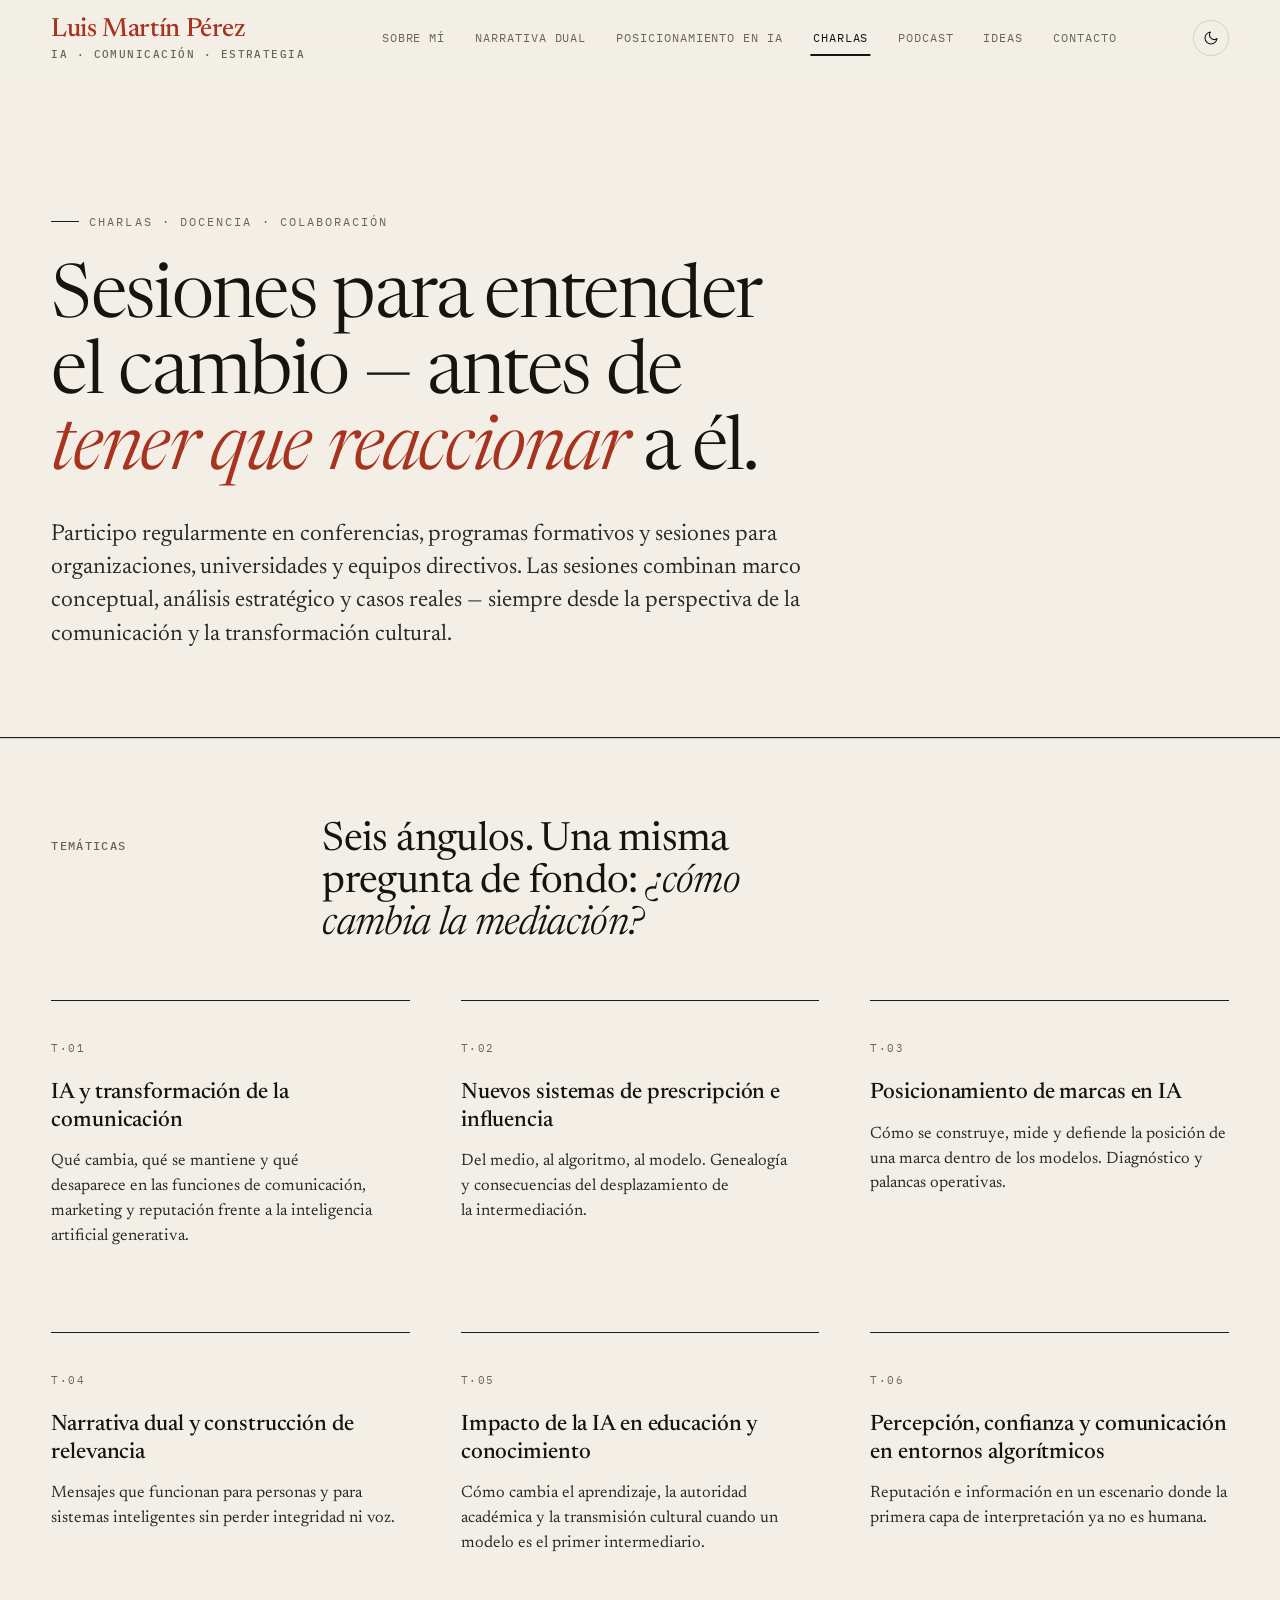
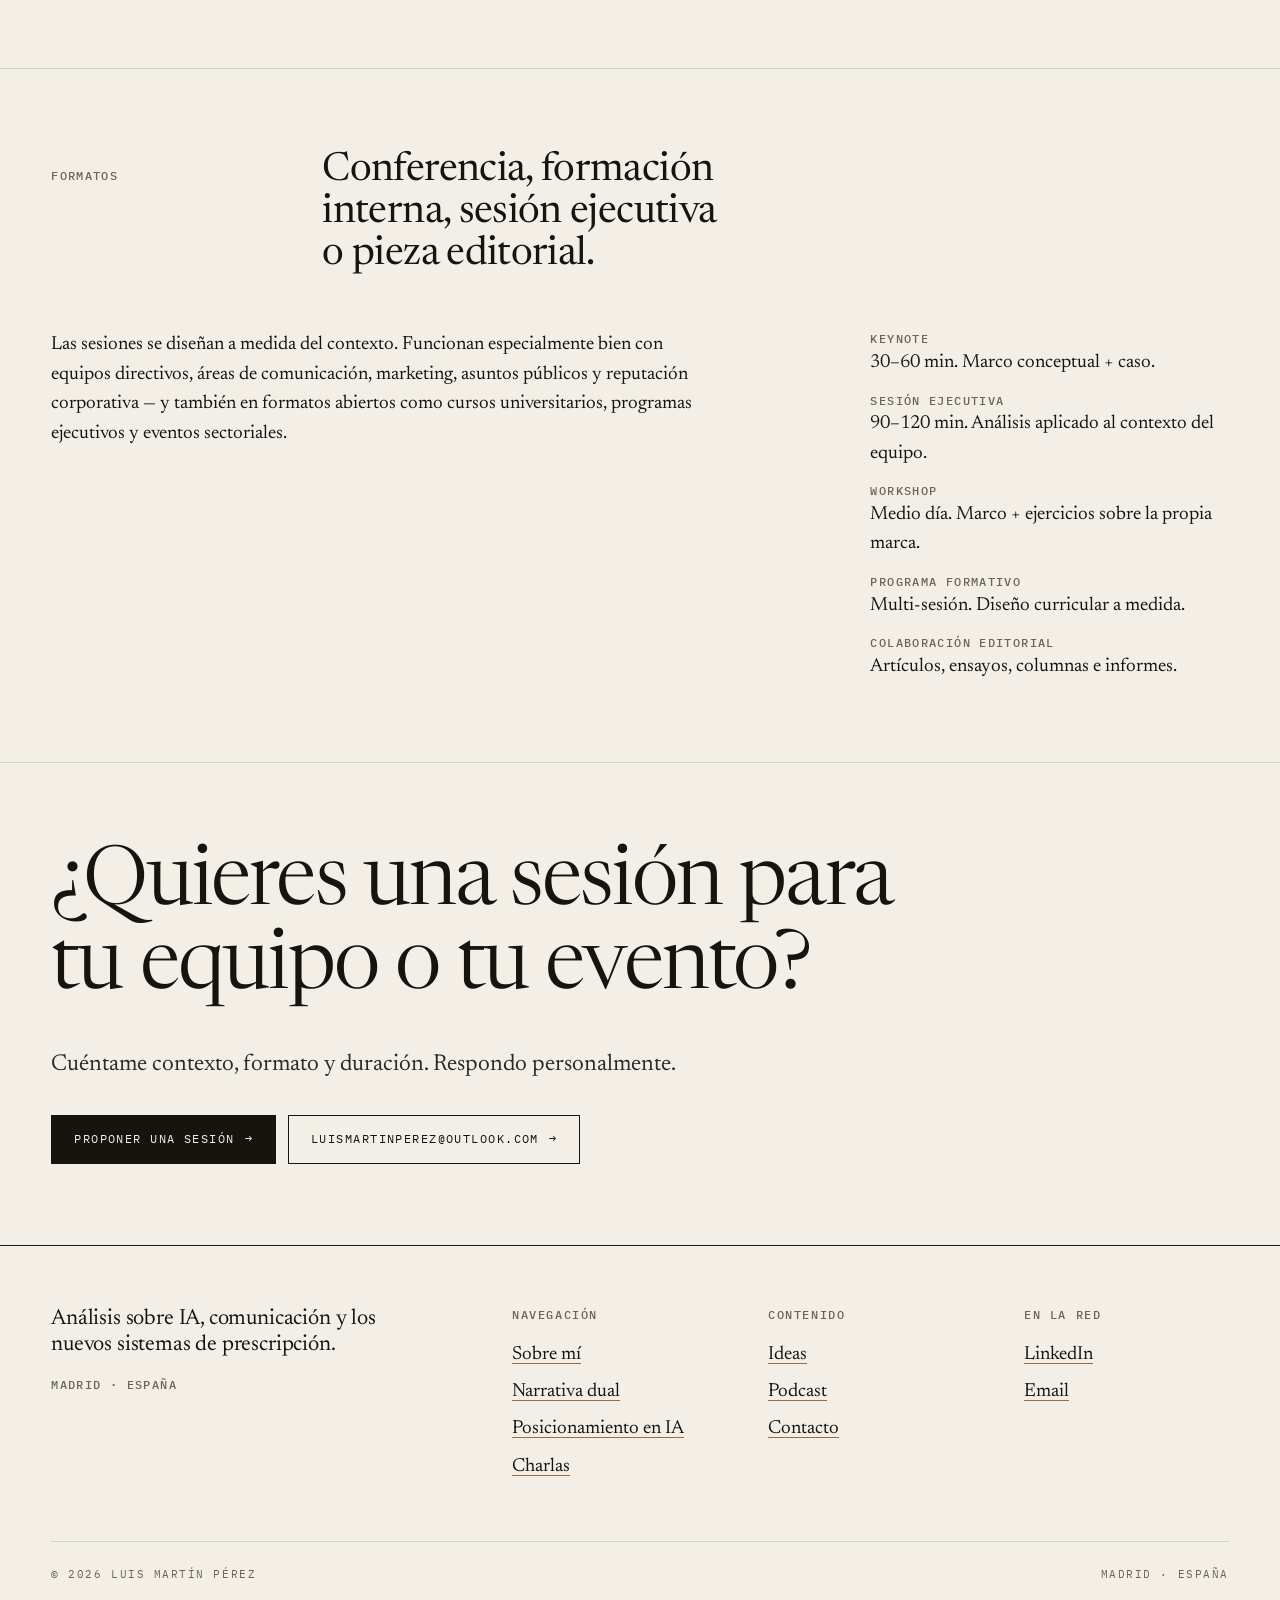
==== commit 321861fb: "cambios favicon" ====
--- a/charlas.html
+++ b/charlas.html
@@ -4,6 +4,7 @@
   <meta charset="utf-8" />
   <meta name="viewport" content="width=device-width, initial-scale=1" />
   <link rel="icon" type="image/svg+xml" href="/favicon.svg" />
+  <link rel="apple-touch-icon" href="/apple-touch-icon.png" />
   <link rel="dns-prefetch" href="https://fonts.gstatic.com" />
   <meta name="twitter:card" content="summary_large_image" />
   <meta name="twitter:title" content="Charlas, docencia y colaboración — Luis Martín Pérez" />
--- a/styles.css
+++ b/styles.css
@@ -96,6 +96,20 @@
 /* --------------------------------------------------------------------------- */
 *, *::before, *::after { box-sizing: border-box; }
 
+.skip-link {
+  position: absolute !important;
+  width: 1px; height: 1px;
+  padding: 0; margin: -1px;
+  overflow: hidden;
+  clip: rect(0,0,0,0);
+  white-space: nowrap;
+  border: 0;
+  left: -9999px;
+  background: none;
+  color: transparent;
+  outline: none;
+}
+
 html { -webkit-font-smoothing: antialiased; -moz-osx-font-smoothing: grayscale; scroll-behavior: smooth; }
 @media (prefers-reduced-motion: reduce) { html { scroll-behavior: auto; } }
 
@@ -194,18 +208,20 @@
   position: sticky;
   top: 0;
   z-index: 40;
-  background: color-mix(in oklab, var(--paper) 88%, transparent);
+  background: rgba(243,239,230,.88);
   backdrop-filter: saturate(140%) blur(8px);
   -webkit-backdrop-filter: saturate(140%) blur(8px);
   border-bottom: 1px solid transparent;
   transition: background var(--t-med) var(--ease), border-color var(--t-med) var(--ease), box-shadow var(--t-med) var(--ease);
 }
 .site-header[data-scrolled] {
-  background: color-mix(in oklab, var(--paper) 96%, transparent);
+  background: rgba(243,239,230,.96);
   border-bottom-color: var(--rule-soft);
   box-shadow: 0 8px 28px rgba(0,0,0,.05), 0 1px 0 var(--rule-soft);
 }
+[data-theme="dark"] .site-header { background: rgba(19,18,16,.88); }
 [data-theme="dark"] .site-header[data-scrolled] {
+  background: rgba(19,18,16,.96);
   box-shadow: 0 8px 28px rgba(0,0,0,.35), 0 1px 0 var(--rule-soft);
 }
 
@@ -238,6 +254,7 @@
   letter-spacing: -.015em;
   line-height: 1;
   background-image: none;
+  color: var(--highlight);
 }
 .brand small {
   display: block;
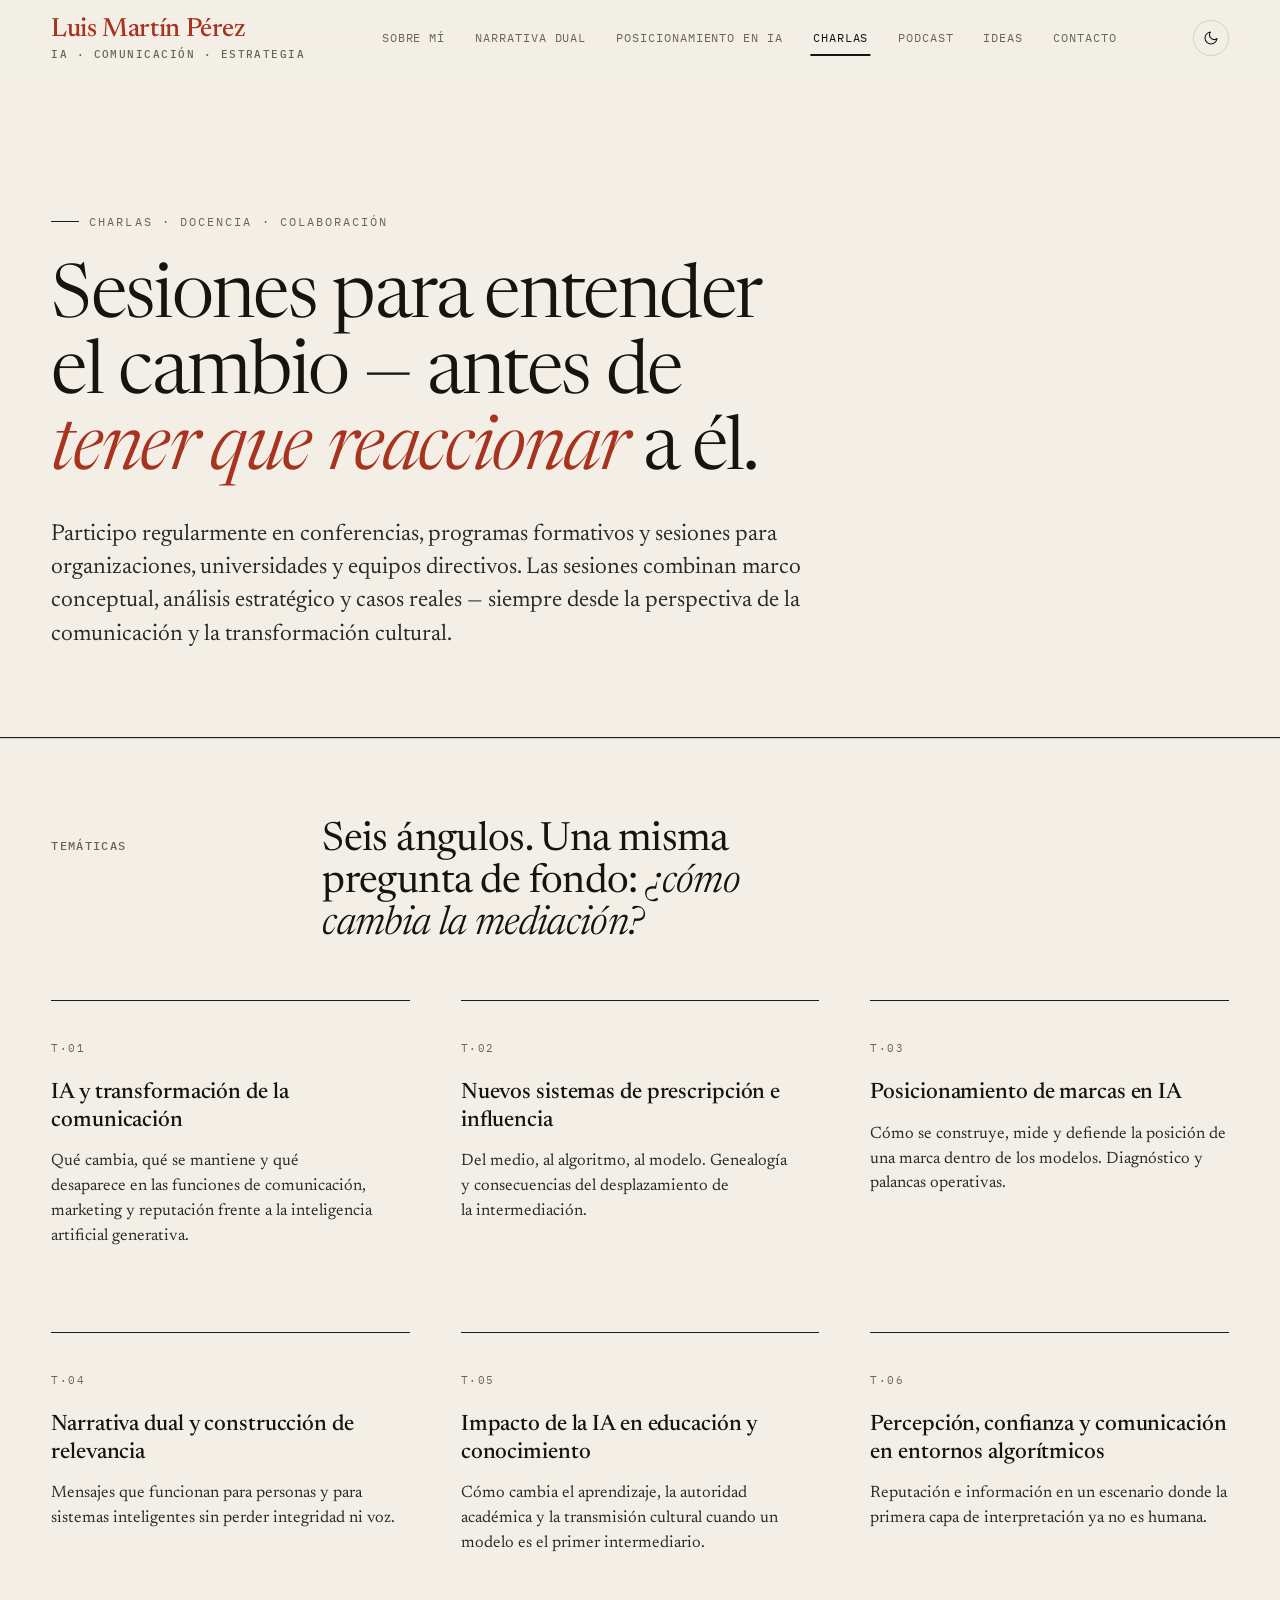
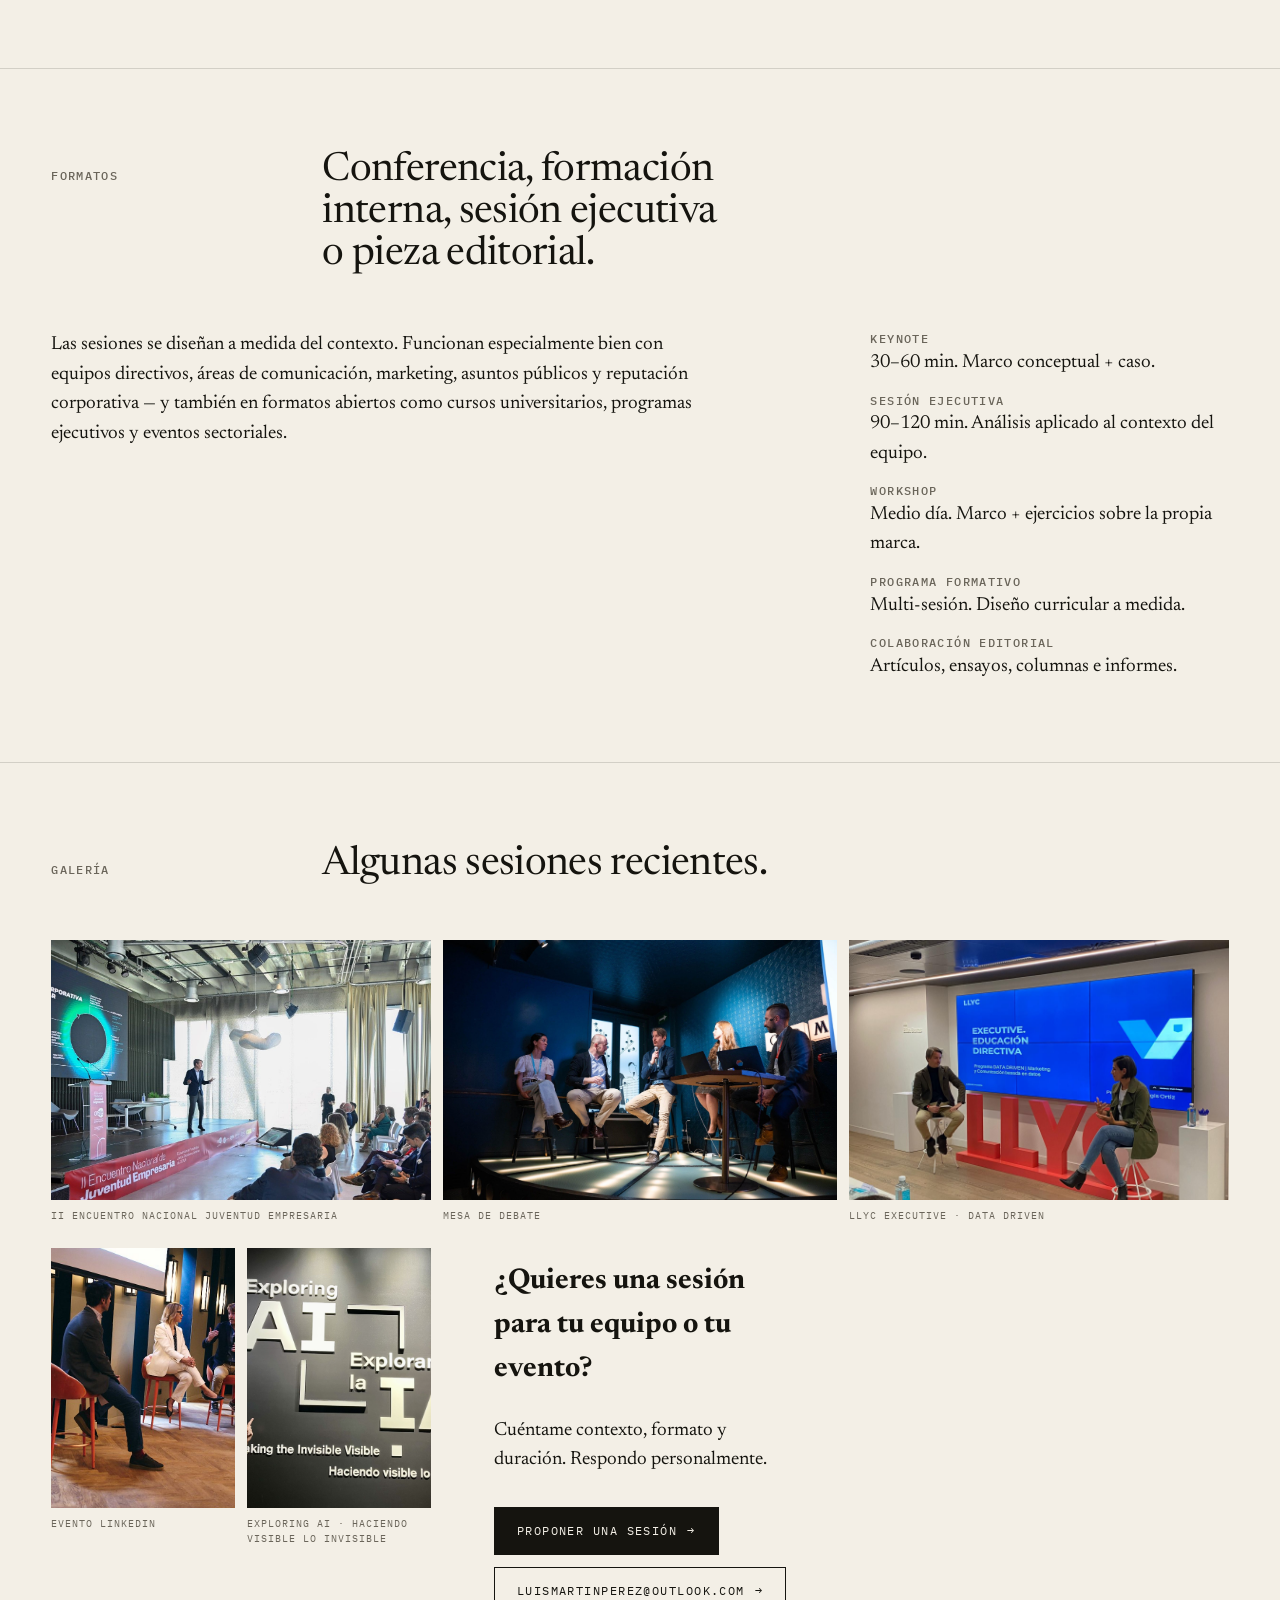
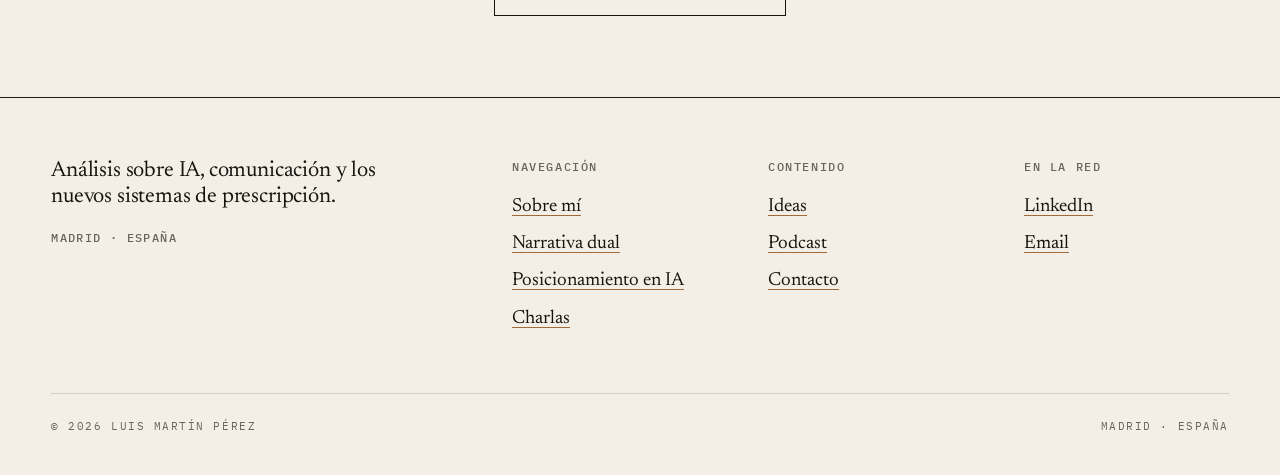
==== commit 7583c5c4: "fotos" ====
--- a/charlas.html
+++ b/charlas.html
@@ -12,6 +12,7 @@
   <title>Charlas, docencia y colaboración — Luis Martín Pérez · Inteligencia artificial y comunicación</title>
   <meta name="description" content="Conferencias, programas formativos y sesiones sobre inteligencia artificial, comunicación, posicionamiento de marcas en IA, narrativa dual y nuevos sistemas de prescripción algorítmica." />
   <meta name="author" content="Luis Martín Pérez" />
+  <meta name="google-site-verification" content="tFlkGbwWpc3RW8ynDXHtWOgoOoH0-CNMhM5ayHjetZY" />
   <meta name="theme-color" content="#f3efe6" />
   <link rel="canonical" href="https://luismartinperez.com/charlas" />
 
@@ -19,9 +20,9 @@
   <meta property="og:title" content="Charlas, docencia y colaboración — Luis Martín Pérez" />
   <meta property="og:description" content="Conferencias y formaciones sobre IA, comunicación, posicionamiento de marcas y nuevos sistemas de prescripción." />
   <meta property="og:locale" content="es_ES" />
-  <meta property="og:image" content="https://luismartinperez.com/assets/luis-portada.jpg" />
-  <meta property="og:image:width" content="1248" />
-  <meta property="og:image:height" content="832" />
+  <meta property="og:image" content="https://www.luismartinperez.com/og-image.jpg" />
+  <meta property="og:image:width" content="1200" />
+  <meta property="og:image:height" content="630" />
   <meta property="og:image:alt" content="Luis Martín Pérez en una conferencia sobre inteligencia artificial y comunicación." />
   <meta name="twitter:image" content="https://luismartinperez.com/assets/luis-portada.jpg" />
   <meta name="robots" content="index, follow" />
@@ -140,7 +141,35 @@
       </div>
     </section>
 
-    <section class="closing">
+    <section>
+      <div class="wrap">
+        <div class="s-head reveal">
+          <div class="label"><span class="mono">Galería</span></div>
+          <h2>Algunas sesiones recientes.</h2>
+        </div>
+        <div style="display:grid;grid-template-columns:repeat(3,1fr);gap:12px" class="reveal">
+          <figure style="margin:0;overflow:hidden">
+            <img src="assets/fotoluis4.jpeg" alt="Luis Martín Pérez durante una ponencia en el II Encuentro Nacional de Juventud Empresaria (CEAJE)." loading="lazy" style="width:100%;height:260px;object-fit:cover;display:block" />
+            <figcaption style="font-family:var(--mono);font-size:10px;letter-spacing:.1em;color:var(--muted);margin-top:8px;text-transform:uppercase">II Encuentro Nacional Juventud Empresaria</figcaption>
+          </figure>
+          <figure style="margin:0;overflow:hidden">
+            <img src="assets/fotoluis6.jpeg" alt="Luis Martín Pérez moderando mesa de debate." loading="lazy" style="width:100%;height:260px;object-fit:cover;display:block" />
+            <figcaption style="font-family:var(--mono);font-size:10px;letter-spacing:.1em;color:var(--muted);margin-top:8px;text-transform:uppercase">Mesa de debate</figcaption>
+          </figure>
+          <figure style="margin:0;overflow:hidden">
+            <img src="assets/fotoluis7.jpeg" alt="Luis Martín Pérez en sesión Executive de LLYC sobre Data Driven Marketing." loading="lazy" style="width:100%;height:260px;object-fit:cover;display:block" />
+            <figcaption style="font-family:var(--mono);font-size:10px;letter-spacing:.1em;color:var(--muted);margin-top:8px;text-transform:uppercase">LLYC Executive · Data Driven</figcaption>
+          </figure>
+        <div style="display:grid;grid-template-columns:repeat(2,1fr);gap:12px;margin-top:12px" class="reveal">
+          <figure style="margin:0;overflow:hidden">
+            <img src="assets/fotoluis2.jpeg" alt="Luis Martín Pérez en mesa redonda en evento de LinkedIn." loading="lazy" style="width:100%;height:260px;object-fit:cover;display:block" />
+            <figcaption style="font-family:var(--mono);font-size:10px;letter-spacing:.1em;color:var(--muted);margin-top:8px;text-transform:uppercase">Evento LinkedIn</figcaption>
+          </figure>
+          <figure style="margin:0;overflow:hidden">
+            <img src="assets/luisfoto5ok.jpeg" alt="Luis Martín Pérez en la exposición Exploring AI." loading="lazy" style="width:100%;height:260px;object-fit:cover;object-position:top;display:block" />
+            <figcaption style="font-family:var(--mono);font-size:10px;letter-spacing:.1em;color:var(--muted);margin-top:8px;text-transform:uppercase">Exploring AI · Haciendo visible lo invisible</figcaption>
+          </figure>
+        </div>
       <div class="wrap">
         <h2 class="reveal">¿Quieres una sesión para tu equipo o tu evento?</h2>
         <p class="reveal">Cuéntame contexto, formato y duración. Respondo personalmente.</p>
